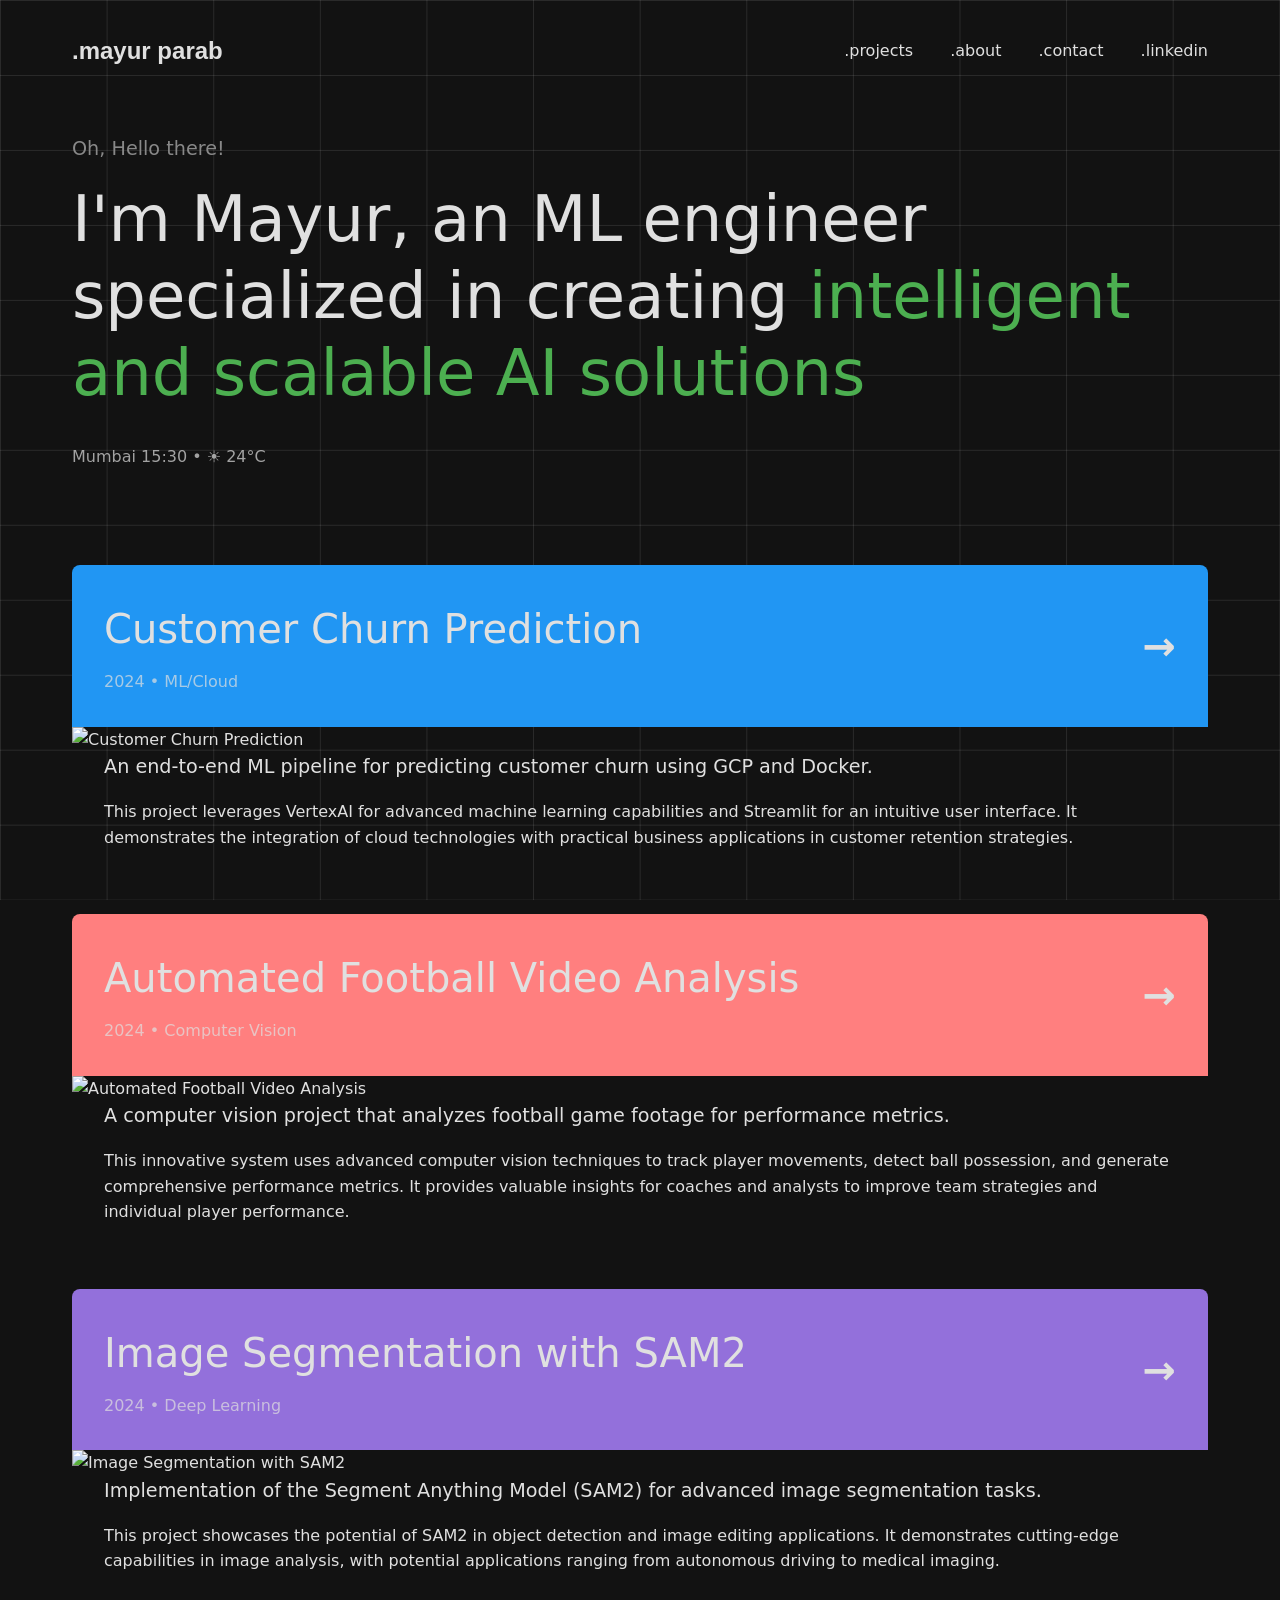
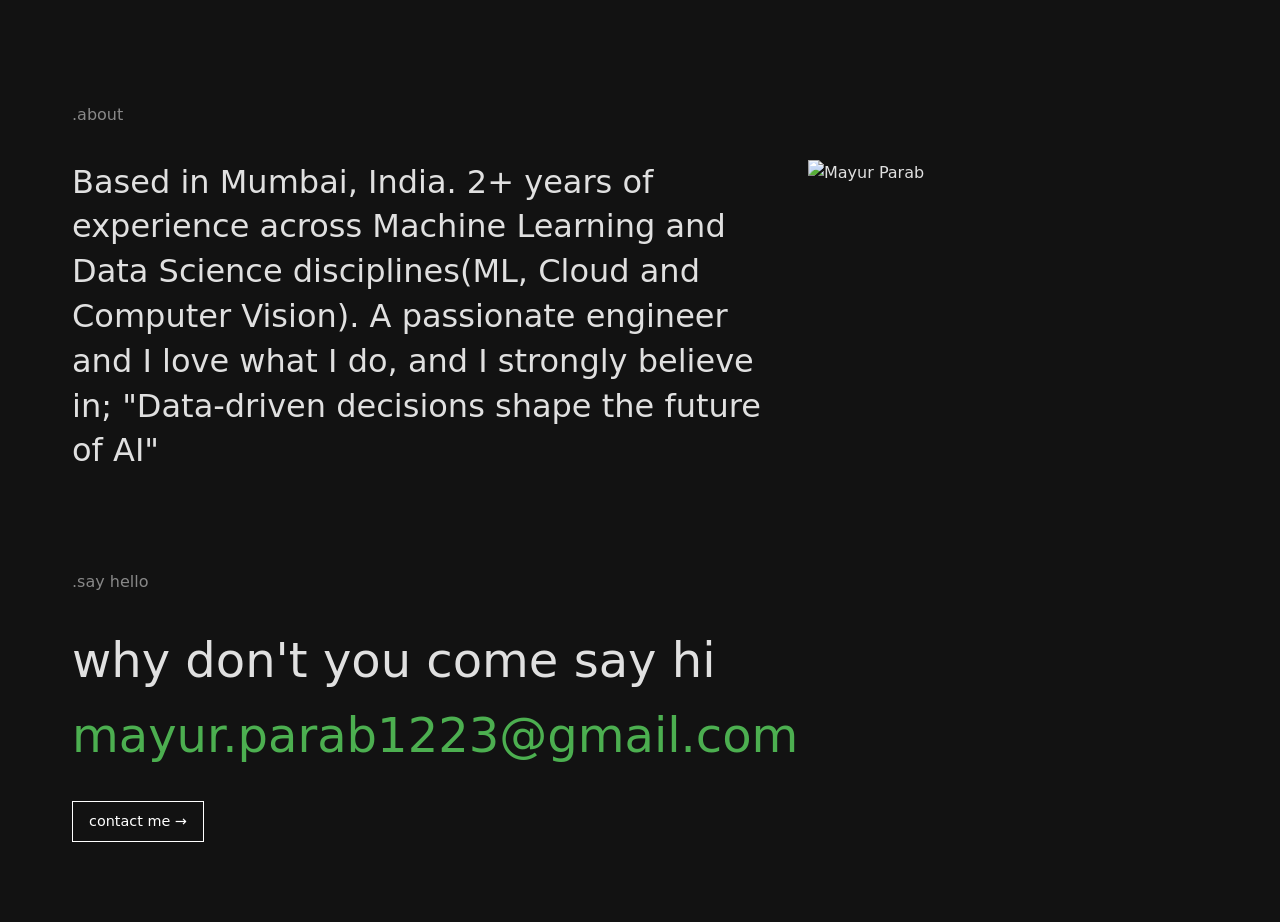
==== index2.html @ a1b0ebef "updated code and folder structure" ====
<!DOCTYPE html>
<html lang="en">
<head>
    <meta charset="UTF-8">
    <meta name="viewport" content="width=device-width, initial-scale=1.0">
    <title>Mayur Parab - ML Engineer @2024 Portfolio</title>
    <link rel="stylesheet" href="styles.css">
    <link rel="icon" href="data:image/svg+xml,<svg xmlns=%22http://www.w3.org/2000/svg%22 viewBox=%220 0 100 100%22><text y=%22.9em%22 font-size=%2290%22>🤖</text></svg>">
</head>
<body>
    <div class="grid-overlay"></div>
    <div class="container">
        <header>
            <div class="logo">.mayur parab</div>
            <nav>
                <a href="#projects">.projects</a>
                <a href="#about">.about</a>
                <a href="#contact">.contact</a>
                <a href="https://linkedin.com/in/mayurparab23" target="_blank" rel="noopener noreferrer">.linkedin</a>
            </nav>
        </header>

        <main>
            <section class="intro">
                <p class="greeting">Oh, Hello there!</p>
                <h1>I'm Mayur, an ML engineer<br>
                <span>specialized in creating</span> <span class="highlight">intelligent and scalable</span> <span class="highlight">AI solutions</span></h1>
                <p class="location">Mumbai 15:30 • ☀️ 24°C</p>
            </section>

            <section id="projects">
                <div class="project" data-color="#2196F3">
                    <div class="project-header">
                        <div class="project-info">
                            <h2>Customer Churn Prediction</h2>
                            <p class="project-meta">2024 • ML/Cloud</p>
                        </div>
                        <span class="arrow">→</span>
                    </div>
                    <div class="project-content">
                        <img src="https://via.placeholder.com/800x400.gif?text=Customer+Churn+Prediction" alt="Customer Churn Prediction" class="project-image">
                        <p class="project-brief">An end-to-end ML pipeline for predicting customer churn using GCP and Docker.</p>
                        <div class="project-details">
                            <p>This project leverages VertexAI for advanced machine learning capabilities and Streamlit for an intuitive user interface. It demonstrates the integration of cloud technologies with practical business applications in customer retention strategies.</p>
                        </div>
                    </div>
                </div>

                <div class="project" data-color="#FF7F7F">
                    <div class="project-header">
                        <div class="project-info">
                            <h2>Automated Football Video Analysis</h2>
                            <p class="project-meta">2024 • Computer Vision</p>
                        </div>
                        <span class="arrow">→</span>
                    </div>
                    <div class="project-content">
                        <img src="https://via.placeholder.com/800x400.gif?text=Football+Video+Analysis" alt="Automated Football Video Analysis" class="project-image">
                        <p class="project-brief">A computer vision project that analyzes football game footage for performance metrics.</p>
                        <div class="project-details">
                            <p>This innovative system uses advanced computer vision techniques to track player movements, detect ball possession, and generate comprehensive performance metrics. It provides valuable insights for coaches and analysts to improve team strategies and individual player performance.</p>
                        </div>
                    </div>
                </div>

                <div class="project" data-color="#9370DB">
                    <div class="project-header">
                        <div class="project-info">
                            <h2>Image Segmentation with SAM2</h2>
                            <p class="project-meta">2024 • Deep Learning</p>
                        </div>
                        <span class="arrow">→</span>
                    </div>
                    <div class="project-content">
                        <img src="https://via.placeholder.com/800x400.gif?text=Image+Segmentation" alt="Image Segmentation with SAM2" class="project-image">
                        <p class="project-brief">Implementation of the Segment Anything Model (SAM2) for advanced image segmentation tasks.</p>
                        <div class="project-details">
                            <p>This project showcases the potential of SAM2 in object detection and image editing applications. It demonstrates cutting-edge capabilities in image analysis, with potential applications ranging from autonomous driving to medical imaging.</p>
                        </div>
                    </div>
                </div>
            </section>

            <section id="about">
                <h2 class="section-title">.about</h2>
                <div class="about-content">
                    <div class="about-text">
                        <p>Based in Mumbai, India. 2+ years of experience across Machine Learning and Data Science disciplines(ML, Cloud and Computer Vision). A passionate engineer and I love what I do, and I strongly believe in; "Data-driven decisions shape the future of AI"</p>
                    </div>
                    <div class="about-image">
                        <img src="https://via.placeholder.com/400x500" alt="Mayur Parab">
                    </div>
                </div>
                <!-- <a href="#" class="section-link">about me →</a> -->
            </section>

            <section id="contact">
                <h2 class="section-title">.say hello</h2>
                <div class="contact-content">
                    <p>why don't you come say hi</p>
                    <p><a href="mailto:mayur.parab1223@gmail.com" class="email-highlight">mayur.parab1223@gmail.com</a></p>
                </div>
                <a href="#" class="section-link" id="contact-toggle">contact me →</a>
                <div id="contact-card" class="hidden">
                    <p>Email: <a href="mailto:mayur.parab1223@gmail.com">mayur.parab1223@gmail.com</a></p>
                    <p>LinkedIn: <a href="https://linkedin.com/in/mayurparab23" target="_blank" rel="noopener noreferrer">linkedin.com/in/mayurparab23</a></p>
                    <p>GitHub: <a href="https://github.com/mayur-kun" target="_blank" rel="noopener noreferrer">github.com/mayur-kun</a></p>
                </div>
            </section>
        </main>
    </div>
    <script src="script.js"></script>
</body>
</html>
---- styles.css ----
:root {
    --bg-color: #121212;
    --text-color: #e0e0e0;
    --accent-color: #4CAF50;
    --grid-color: rgba(255, 255, 255, 0.1);
}

* {
    box-sizing: border-box;
    margin: 0;
    padding: 0;
}

body {
    font-family: system-ui, -apple-system, BlinkMacSystemFont, 'Segoe UI', Roboto, Oxygen, Ubuntu, Cantarell, 'Open Sans', 'Helvetica Neue', sans-serif;
    background-color: var(--bg-color);
    color: var(--text-color);
    line-height: 1.6;
}

.container {
    max-width: 1200px;
    margin: 0 auto;
    padding: 2rem;
}

.grid-overlay {
    position: fixed;
    top: 0;
    left: 0;
    right: 0;
    bottom: 0;
    background-image: 
        linear-gradient(to right, var(--grid-color) 1px, transparent 1px),
        linear-gradient(to bottom, var(--grid-color) 1px, transparent 1px);
    background-size: 8.33% 8.33%;
    z-index: -1;
}

header {
    display: flex;
    justify-content: space-between;
    align-items: center;
    margin-bottom: 4rem;
}

.logo {
    font-size: 1.5rem;
    font-weight: bold;
    font-family: Helvetica, Arial, sans-serif;
}

nav a {
    color: var(--text-color);
    text-decoration: none;
    margin-left: 2rem;
    font-size: 1rem;
}

nav a:hover {
    color: var(--accent-color);
}

.intro {
    margin-bottom: 6rem;
}

.greeting {
    font-size: 1.2rem;
    margin-bottom: 1rem;
    color: #888; /* Light gray color */
}

h1 {
    font-size: 4rem;
    line-height: 1.2;
    margin-bottom: 2rem;
    font-weight: normal;
}

.highlight {
    color: var(--accent-color);
}

.location {
    font-size: 1rem;
    opacity: 0.7;
}

.project {
    margin-bottom: 2rem;
    border-radius: 8px;
    overflow: hidden;
    transition: transform 0.3s ease;
    cursor: pointer;
}

.project-header {
    display: flex;
    justify-content: space-between;
    align-items: center;
    padding: 2rem;
}

.project-info {
    flex-grow: 1;
}

.project h2 {
    font-size: 2.5rem;
    font-weight: normal;
    margin: 0;
}

.project-meta {
    font-size: 1rem;
    opacity: 0.7;
    margin-top: 0.5rem;
}

.arrow {
    font-size: 2.5rem;
    font-weight: bold;
}

.project-content {
    max-height: 400px;
    overflow: hidden;
    transition: max-height 0.5s ease;
}

.project.expanded .project-content {
    max-height: 2000px;
}

.project-image {
    width: 100%;
    height: auto;
    display: block;
}

.project-brief {
    font-size: 1.2rem;
    margin-bottom: 1rem;
    padding: 0 2rem;
}

.project-details {
    padding: 0 2rem 2rem;
}

#about, #contact {
    margin-top: 6rem;
    position: relative;
}

.section-title {
    font-size: 1rem;
    font-weight: normal;
    color: #888;
    margin-bottom: 2rem;
}

.about-content {
    display: flex;
    justify-content: space-between;
    align-items: flex-start;
}

.about-text {
    flex: 1;
    font-size: 2rem;
    line-height: 1.4;
    margin-right: 2rem;
}

.about-image {
    flex: 0 0 400px;
}

.about-image img {
    width: 100%;
    height: auto;
}

.contact-content {
    font-size: 3rem;
    line-height: 1.4;
    margin-bottom: 2rem;
}

.contact-content p {
    margin-bottom: 0.5rem;
}

.email-highlight {
    color: var(--accent-color);
    text-decoration: none;
}

.email-highlight:hover {
    text-decoration: underline;
}

#contact-card a[href^="mailto:"] {
    color: var(--accent-color);
}

.section-link {
    display: inline-block;
    padding: 0.5rem 1rem;
    border: 1px solid #fff;
    color: #fff;
    text-decoration: none;
    font-size: 0.9rem;
    transition: background-color 0.3s, color 0.3s;
}

.section-link:hover {
    background-color: #fff;
    color: #000;
}

#contact-card {
    background-color: rgba(255, 255, 255, 0.1);
    border-radius: 8px;
    padding: 1rem;
    margin-top: 1rem;
    transition: max-height 0.3s ease-out, opacity 0.3s ease-out;
    max-height: 0;
    opacity: 0;
    overflow: hidden;
}

#contact-card.visible {
    max-height: 200px;
    opacity: 1;
}

#contact-card p {
    margin-bottom: 0.5rem;
}

#contact-card a {
    color: var(--accent-color);
}

@media (max-width: 768px) {
    .container {
        padding: 1rem;
    }

    h1 {
        font-size: 2.5rem;
    }

    .project h2 {
        font-size: 2rem;
    }

    .about-content {
        flex-direction: column;
    }

    .about-text {
        font-size: 1.5rem;
        margin-right: 0;
        margin-bottom: 2rem;
    }

    .about-image {
        flex: 0 0 100%;
    }

    .contact-content {
        font-size: 2rem;
    }
}
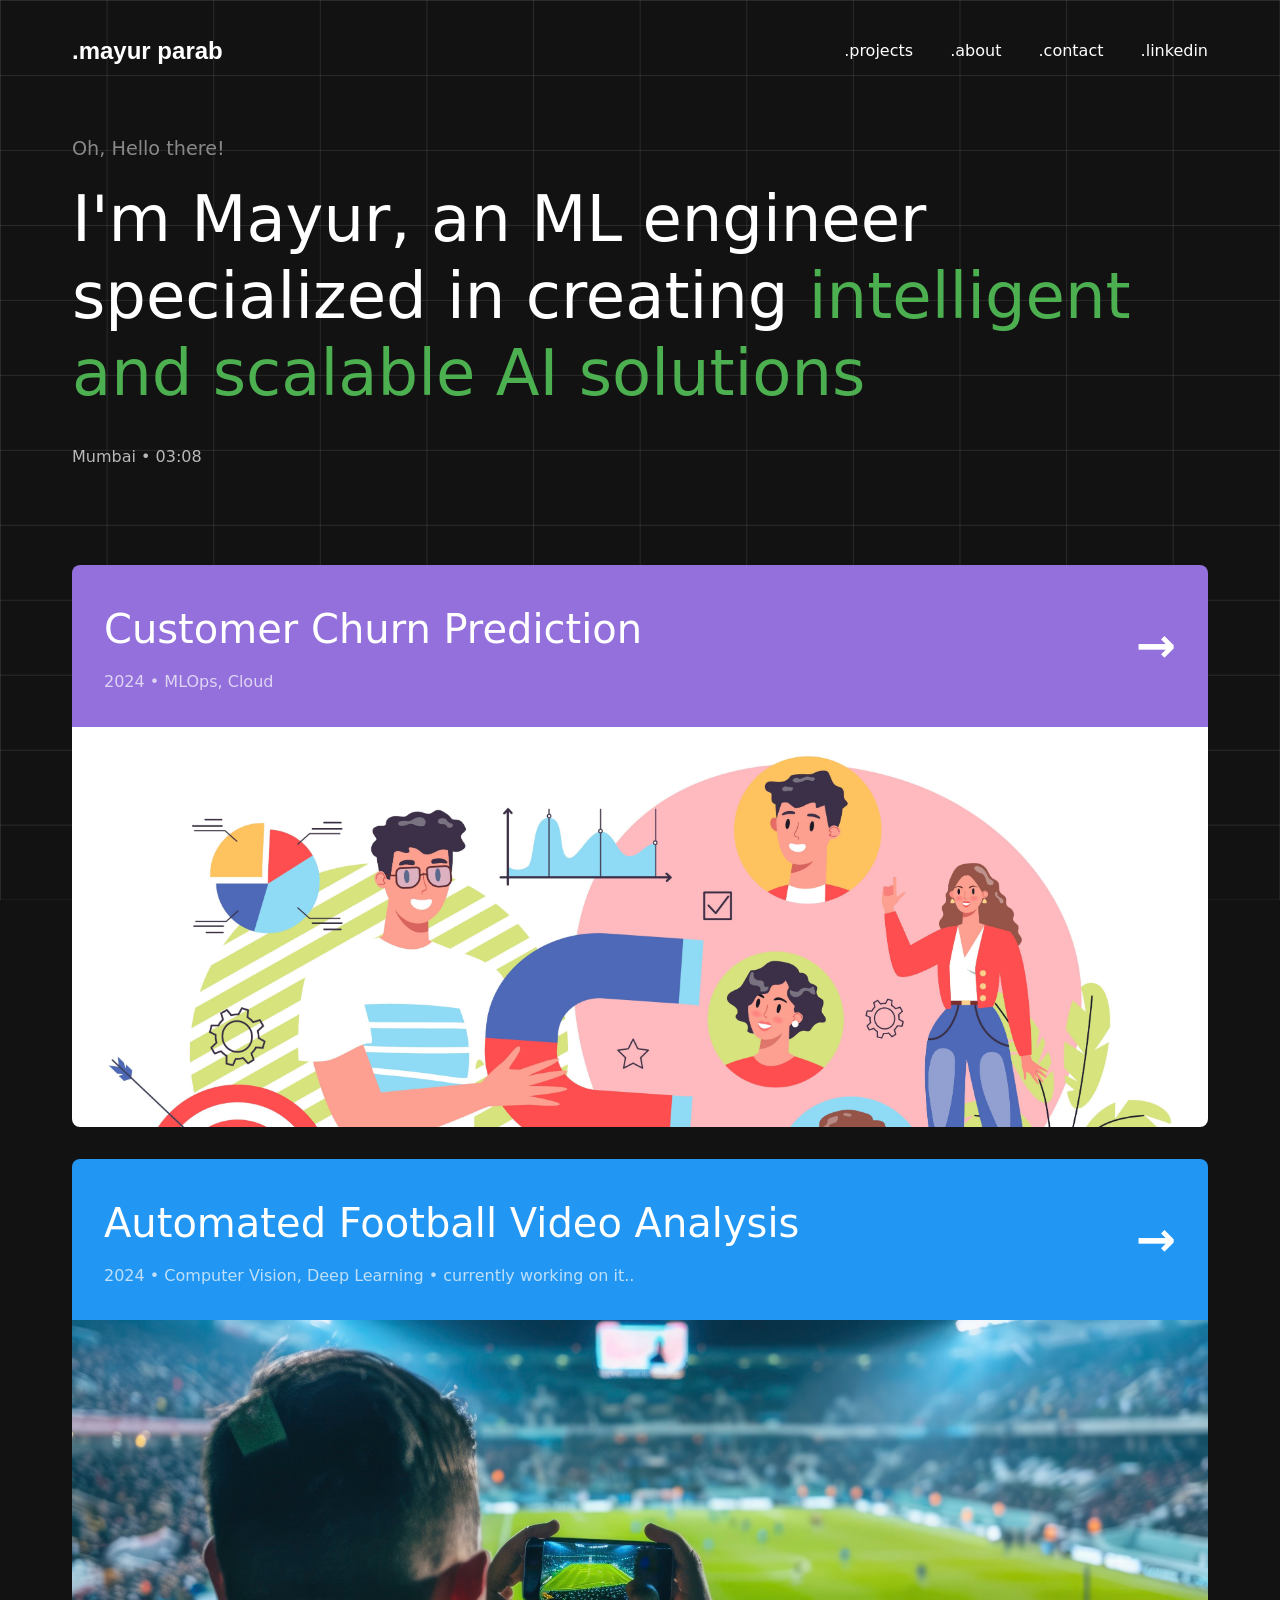
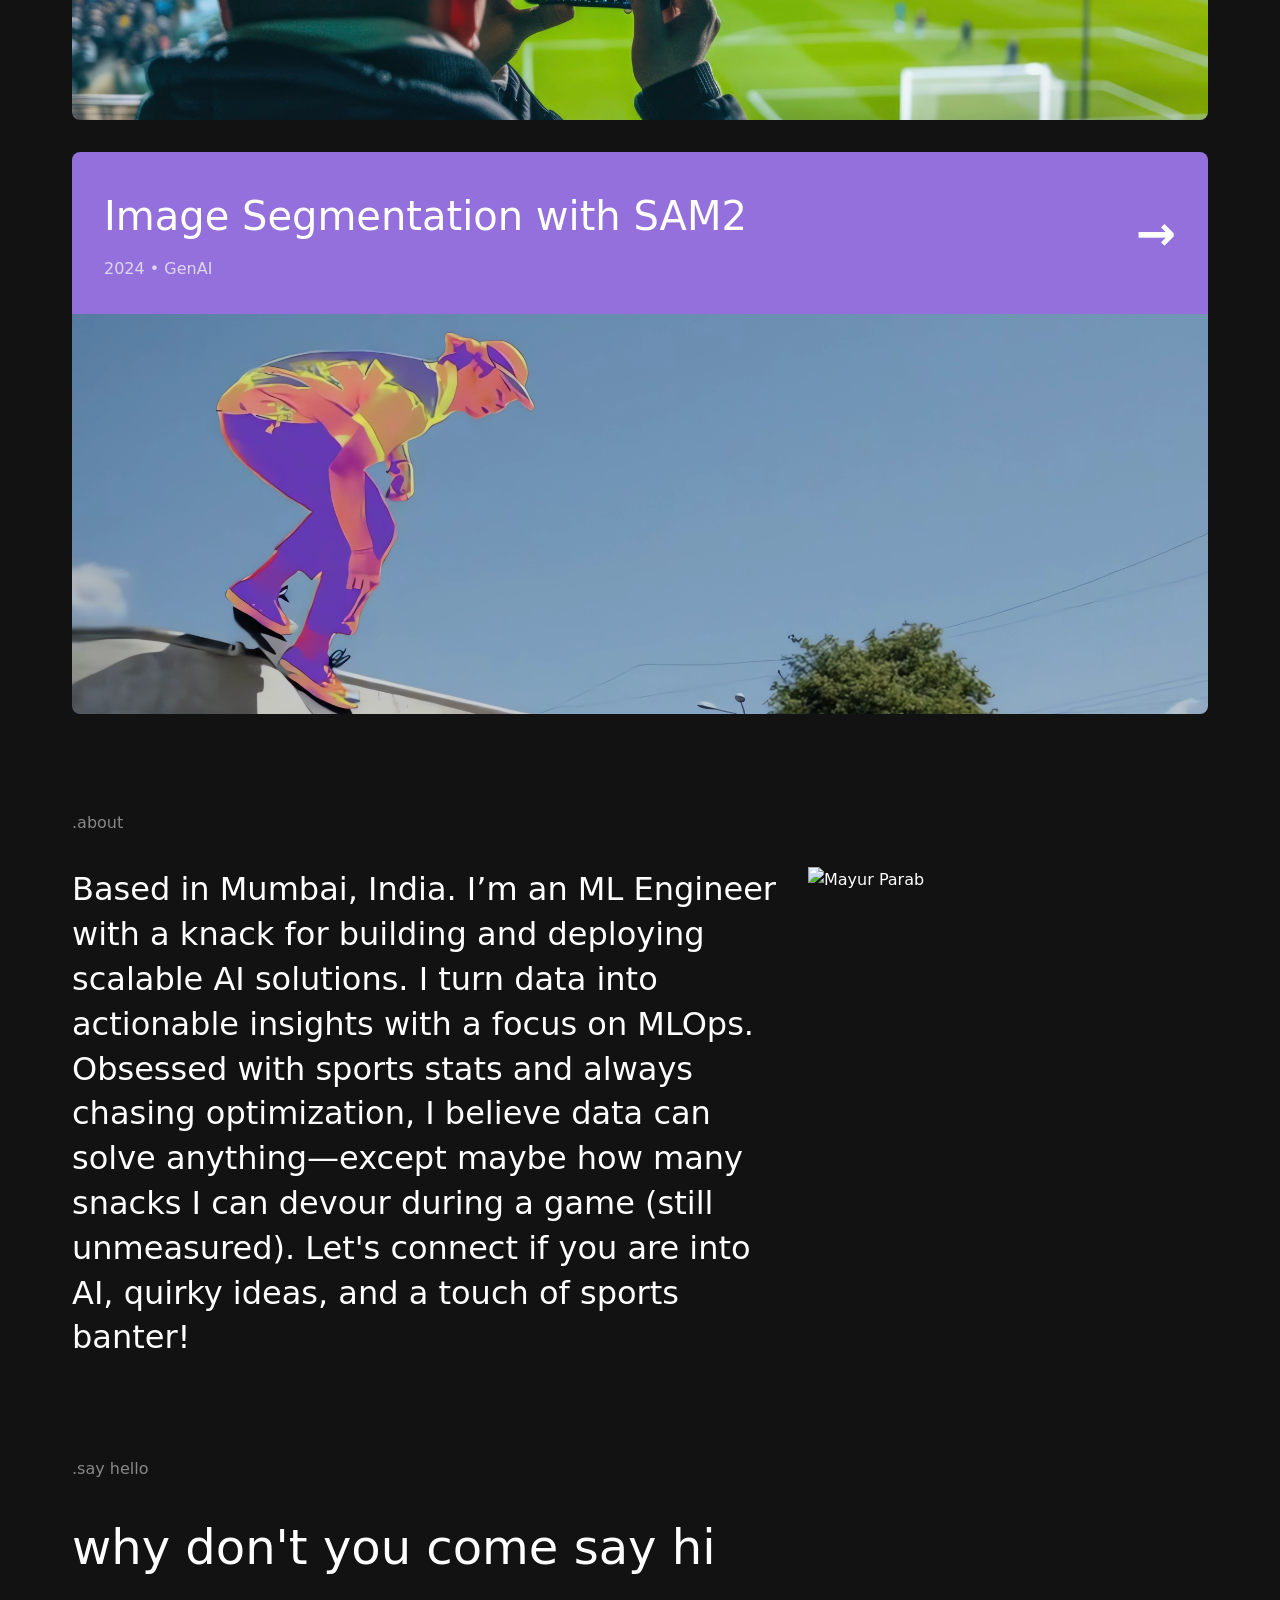
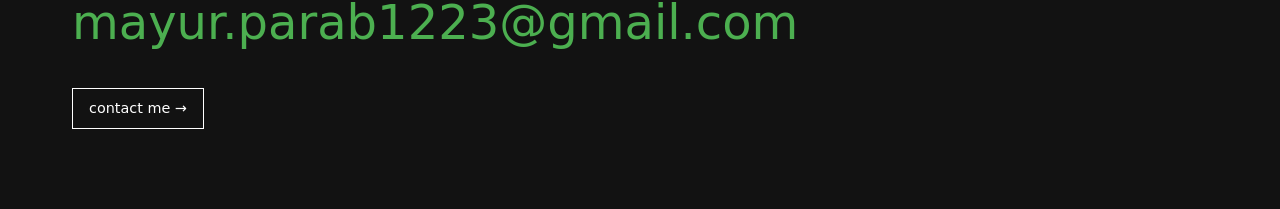
==== commit dc12f502: "done, hopefully" ====
--- a/index2.html
+++ b/index2.html
@@ -25,40 +25,69 @@
                 <p class="greeting">Oh, Hello there!</p>
                 <h1>I'm Mayur, an ML engineer<br>
                 <span>specialized in creating</span> <span class="highlight">intelligent and scalable</span> <span class="highlight">AI solutions</span></h1>
-                <p class="location">Mumbai 15:30 • ☀️ 24°C</p>
+                <p class="location" id="location-info">Mumbai • Loading...</p>
             </section>
 
             <section id="projects">
-                <div class="project" data-color="#2196F3">
+                <!-- <h2 class="section-title">.projects</h2> -->
+                <div class="project" data-color="#9370DB">
                     <div class="project-header">
                         <div class="project-info">
                             <h2>Customer Churn Prediction</h2>
-                            <p class="project-meta">2024 • ML/Cloud</p>
+                            <p class="project-meta">2024 • MLOps, Cloud</p>
                         </div>
                         <span class="arrow">→</span>
                     </div>
                     <div class="project-content">
-                        <img src="https://via.placeholder.com/800x400.gif?text=Customer+Churn+Prediction" alt="Customer Churn Prediction" class="project-image">
-                        <p class="project-brief">An end-to-end ML pipeline for predicting customer churn using GCP and Docker.</p>
+                        <img src="img\churn2.jpg" alt="Customer Churn Prediction" class="project-image"><br>
+                        <p class="project-brief">An end-to-end ML pipeline for predicting customer churn empowering businesses to proactively retain customers.</p><br>
                         <div class="project-details">
-                            <p>This project leverages VertexAI for advanced machine learning capabilities and Streamlit for an intuitive user interface. It demonstrates the integration of cloud technologies with practical business applications in customer retention strategies.</p>
+                            <p>This project leverages VertexAI and Google Cloud for advanced machine learning capabilities and model versioning, and Streamlit for an intuitive user interface. It demonstrates the integration of cloud technologies with practical business applications in customer retention strategies.</p><br>
+                            <p>Problem:</p>
+                            <p>Customer churn is a significant issue for businesses, leading to revenue loss and decreased market share.</p><br>
+                            <p>Solution:</p>
+                            <p>Developed a machine learning pipeline to analyze customer data, predict potential churners, and provide insights through a user-friendly interface.</p><br>
+                            <p>Insights:</p>
+                            <p>The project likely enabled businesses to identify at-risk customers and take targeted retention actions, potentially improving customer retention rates.</p><br>
+                            <p>Project Flow:</p>
+                            <p>1. Data ingestion and preprocessing</p>
+                            <p>2. Model development using VertexAI</p>
+                            <p>3. User interface creation with Streamlit</p>
+                            <p>4. Containerization with Docker</p>
+                            <p>5. CI/CD pipeline automation</p>
+                            <p>6. Model versioning and management</p><br>
+                            <p>Stack:</p>
+                            <p>Python, Docker, Google Cloud Platform (VertexAI, Cloud Storage, BigQuery, Cloud Build, Cloud Run), Streamlit</p><br>
                         </div>
                     </div>
                 </div>
 
-                <div class="project" data-color="#FF7F7F">
+                <div class="project" data-color="#2196F3">
                     <div class="project-header">
                         <div class="project-info">
                             <h2>Automated Football Video Analysis</h2>
-                            <p class="project-meta">2024 • Computer Vision</p>
+                            <p class="project-meta">2024 • Computer Vision, Deep Learning • currently working on it..</p>
                         </div>
                         <span class="arrow">→</span>
                     </div>
                     <div class="project-content">
-                        <img src="https://via.placeholder.com/800x400.gif?text=Football+Video+Analysis" alt="Automated Football Video Analysis" class="project-image">
-                        <p class="project-brief">A computer vision project that analyzes football game footage for performance metrics.</p>
+                        <img src="img\football.jpg" alt="Automated Football Video Analysis" class="project-image"><br>
+                        <p class="project-brief">Computer vision-based system for automated analysis of football matches, providing detailed performance metrics.</p><br>
                         <div class="project-details">
-                            <p>This innovative system uses advanced computer vision techniques to track player movements, detect ball possession, and generate comprehensive performance metrics. It provides valuable insights for coaches and analysts to improve team strategies and individual player performance.</p>
+                            <p>Problem:</p>
+                            <p>Manual analysis of football matches is time-consuming and may miss important details about player movements and team dynamics.</p><br>
+                            <p>Solution:</p>
+                            <p>Developed an automated system using computer vision techniques to track players, the ball, and referees, enabling comprehensive performance analysis.</p><br>
+                            <p>Insights:</p>
+                            <p>The system likely provides coaches and analysts with detailed data on player movements, team possession, and overall game dynamics, facilitating more informed strategic decisions.</p><br>
+                            <p>Project Flow:</p>
+                            <p>1. Object detection using YOLO</p>
+                            <p>2. Player tracking with optical flow</p>
+                            <p>3. Differentiation between player and camera movement</p>
+                            <p>4. Calculation of player speed and distance covered</p>
+                            <p>5. Analysis of team possession and performance metrics</p><br>
+                            <p>Stack:</p>
+                            <p>Python, OpenCV, Ultralytics (YOLO)</p><br>
                         </div>
                     </div>
                 </div>
@@ -67,15 +96,28 @@
                     <div class="project-header">
                         <div class="project-info">
                             <h2>Image Segmentation with SAM2</h2>
-                            <p class="project-meta">2024 • Deep Learning</p>
+                            <p class="project-meta">2024 • GenAI</p>
                         </div>
                         <span class="arrow">→</span>
                     </div>
                     <div class="project-content">
-                        <img src="https://via.placeholder.com/800x400.gif?text=Image+Segmentation" alt="Image Segmentation with SAM2" class="project-image">
-                        <p class="project-brief">Implementation of the Segment Anything Model (SAM2) for advanced image segmentation tasks.</p>
+                        <img src="img\sam2.png" alt="Image Segmentation with SAM2" class="project-image"><br>
+                        <p class="project-brief">Implementation of Meta's Segment Anything Model (SAM2) for advanced image segmentation tasks.</p>
                         <div class="project-details">
-                            <p>This project showcases the potential of SAM2 in object detection and image editing applications. It demonstrates cutting-edge capabilities in image analysis, with potential applications ranging from autonomous driving to medical imaging.</p>
+                            <p>Problem:</p>
+                            <p>Traditional image segmentation methods often lack flexibility and struggle with complex or ambiguous object boundaries.</p><br>
+                            <p>Solution:</p>
+                            <p>Implemented the Segment Anything Model (SAM2) to perform advanced image segmentation tasks, including automatic mask generation and interactive point-based segmentation.</p><br>
+                            <p>Insights:</p>
+                            <p>The project likely demonstrated the potential of SAM2 in various computer vision applications, possibly improving accuracy and flexibility in tasks such as object detection and image and video editing.</p><br>
+                            <p>Project Flow:</p>
+                            <p>1. Implementation of SAM2 using PyTorch and CUDA</p>
+                            <p>2. Development of automatic mask generator for object segmentation</p>
+                            <p>3. Creation of interactive point-based segmentation system</p>
+                            <p>4. Exploration of potential applications in object detection and image editing</p>
+                            <p>5. Performance evaluation and comparison with traditional methods</p><br>
+                            <p>Stack:</p>
+                            <p>Python, PyTorch, OpenCV, CUDA</p><br>
                         </div>
                     </div>
                 </div>
@@ -85,13 +127,13 @@
                 <h2 class="section-title">.about</h2>
                 <div class="about-content">
                     <div class="about-text">
-                        <p>Based in Mumbai, India. 2+ years of experience across Machine Learning and Data Science disciplines(ML, Cloud and Computer Vision). A passionate engineer and I love what I do, and I strongly believe in; "Data-driven decisions shape the future of AI"</p>
+                        <p>Based in Mumbai, India. I’m an ML Engineer with a knack for building and deploying scalable AI solutions. I turn data into actionable insights with a focus on MLOps. Obsessed with sports stats and always chasing optimization, I believe data can solve anything—except maybe how many snacks I can devour during a game (still unmeasured). Let's connect if you are into AI, quirky ideas, and a touch of sports banter!</p>
                     </div>
                     <div class="about-image">
-                        <img src="https://via.placeholder.com/400x500" alt="Mayur Parab">
+                        <img src="relative/path.jpg" alt="Mayur Parab">
                     </div>
                 </div>
-                <!-- <a href="#" class="section-link">about me →</a> -->
+                <!-- <a href="#" class="section-link">about me →</a>-->
             </section>
 
             <section id="contact">
--- a/styles.css
+++ b/styles.css
@@ -1,6 +1,6 @@
 :root {
     --bg-color: #121212;
-    --text-color: #e0e0e0;
+    --text-color: #ffffff;
     --accent-color: #4CAF50;
     --grid-color: rgba(255, 255, 255, 0.1);
 }
@@ -85,6 +85,7 @@
 .location {
     font-size: 1rem;
     opacity: 0.7;
+    margin-top: 1rem;
 }
 
 .project {
@@ -103,7 +104,7 @@
 }
 
 .project-info {
-    flex-grow: 1;
+    flex-grow: 1.8;
 }
 
 .project h2 {
@@ -119,7 +120,7 @@
 }
 
 .arrow {
-    font-size: 2.5rem;
+    font-size: 3.0rem;
     font-weight: bold;
 }
 
@@ -140,12 +141,14 @@
 }
 
 .project-brief {
+    font-size: 2.0rem;
+    margin-bottom: 1rem;
+    padding: 0 2rem;
+}
+
+.project-details {
     font-size: 1.2rem;
     margin-bottom: 1rem;
-    padding: 0 2rem;
-}
-
-.project-details {
     padding: 0 2rem 2rem;
 }
 
@@ -275,4 +278,4 @@
     .contact-content {
         font-size: 2rem;
     }
-}
+}
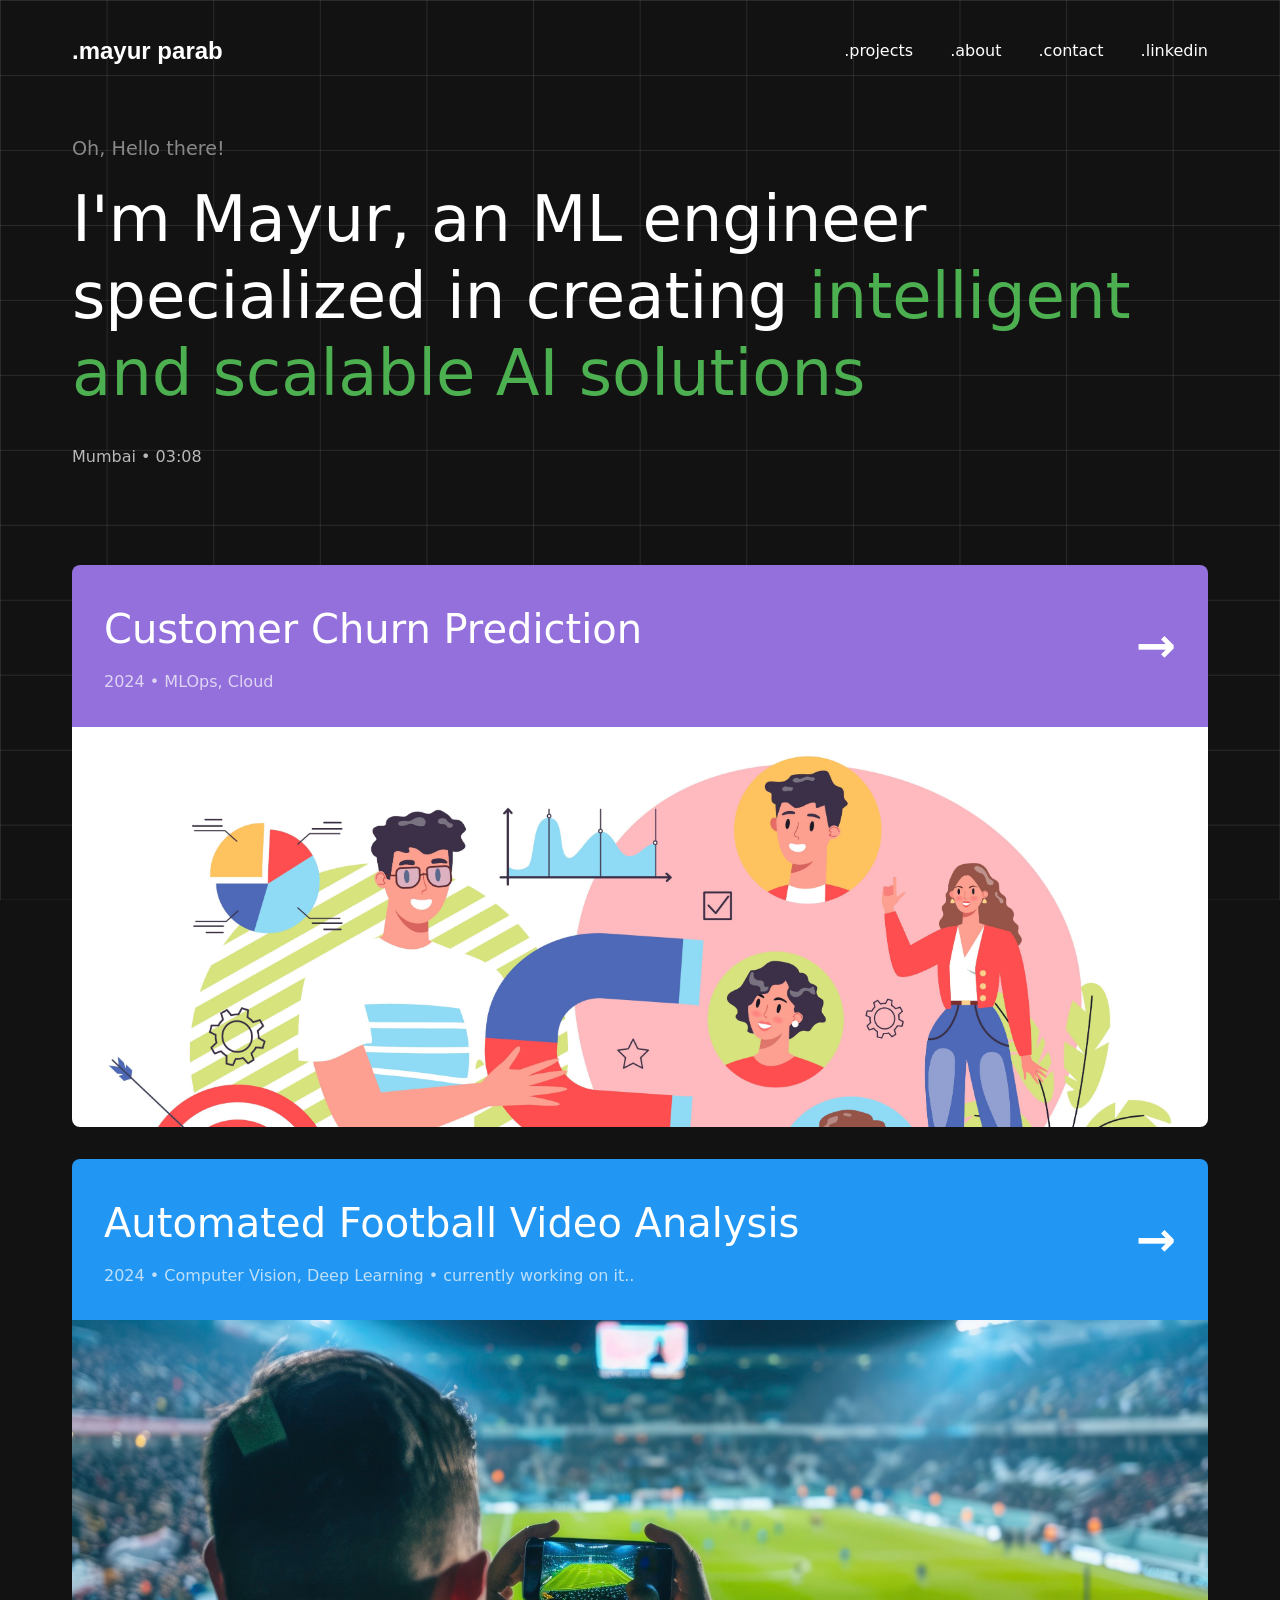
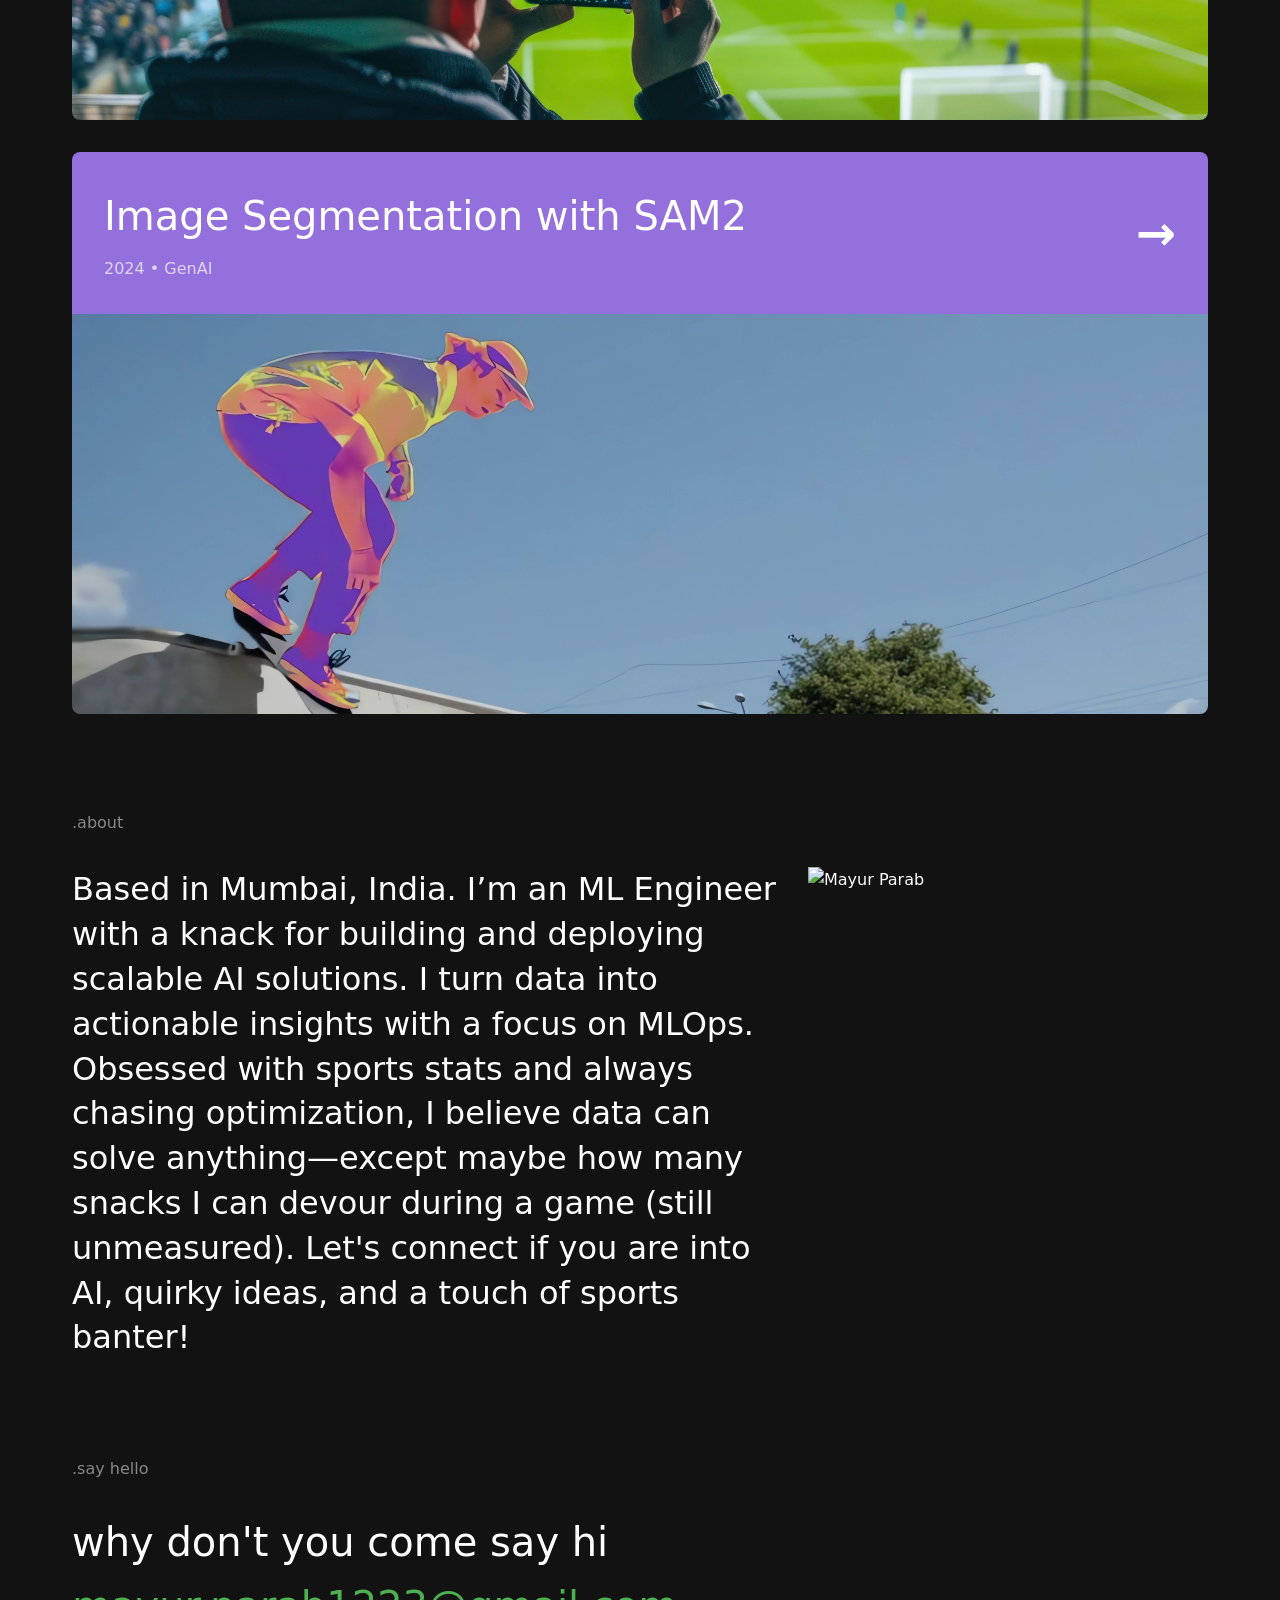
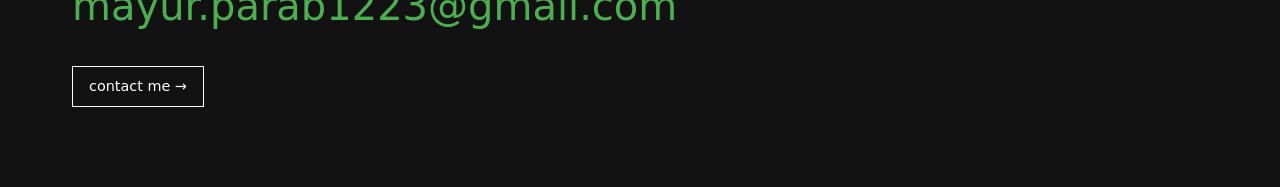
==== commit 6fd178e6: "done, hopefully" ====
--- a/index2.html
+++ b/index2.html
@@ -102,7 +102,7 @@
                     </div>
                     <div class="project-content">
                         <img src="img\sam2.png" alt="Image Segmentation with SAM2" class="project-image"><br>
-                        <p class="project-brief">Implementation of Meta's Segment Anything Model (SAM2) for advanced image segmentation tasks.</p>
+                        <p class="project-brief">Implementation of Meta's Segment Anything Model (SAM2) for advanced image segmentation tasks.</p><br>
                         <div class="project-details">
                             <p>Problem:</p>
                             <p>Traditional image segmentation methods often lack flexibility and struggle with complex or ambiguous object boundaries.</p><br>
--- a/styles.css
+++ b/styles.css
@@ -131,7 +131,7 @@
 }
 
 .project.expanded .project-content {
-    max-height: 2000px;
+    max-height: 5000px;
 }
 
 .project-image {
@@ -141,13 +141,13 @@
 }
 
 .project-brief {
-    font-size: 2.0rem;
+    font-size: 2.5rem;
     margin-bottom: 1rem;
     padding: 0 2rem;
 }
 
 .project-details {
-    font-size: 1.2rem;
+    font-size: 1.6rem;
     margin-bottom: 1rem;
     padding: 0 2rem 2rem;
 }
@@ -187,7 +187,7 @@
 }
 
 .contact-content {
-    font-size: 3rem;
+    font-size: 2.5rem;
     line-height: 1.4;
     margin-bottom: 2rem;
 }
